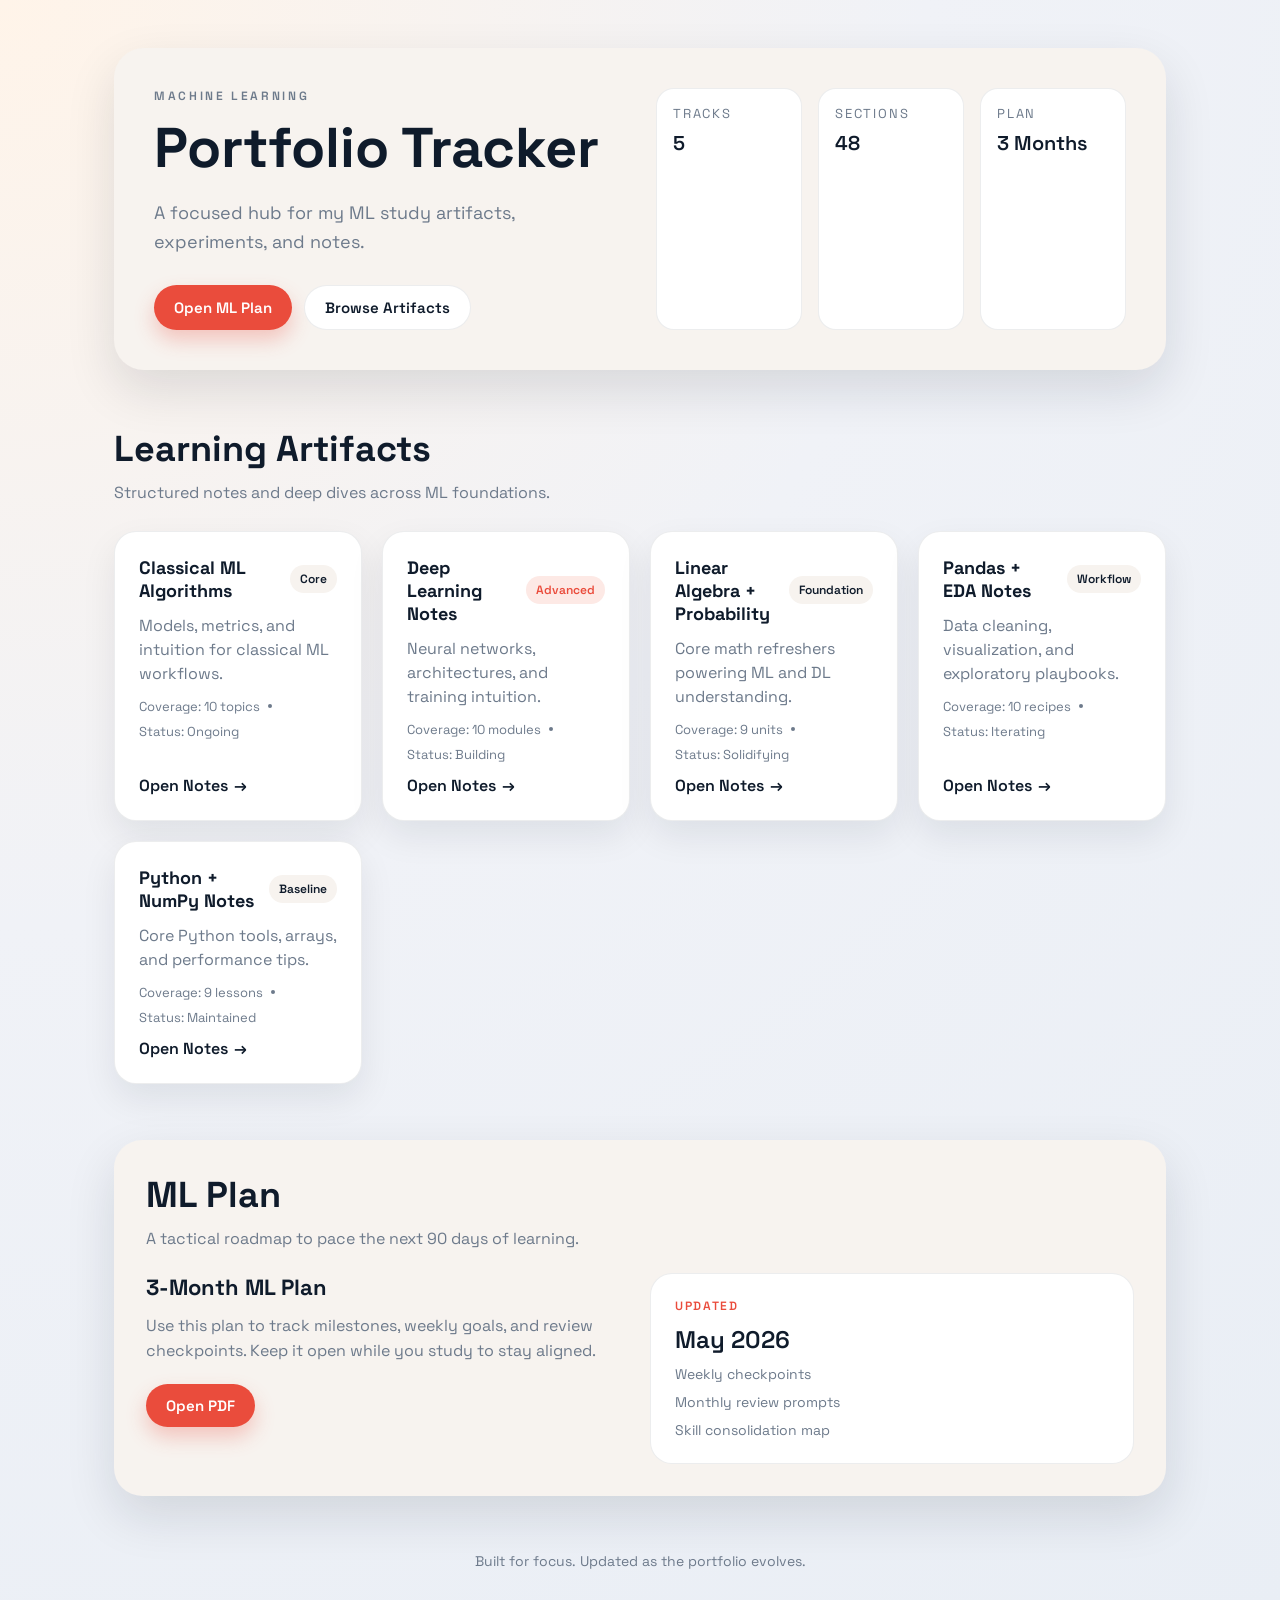
==== index.html @ 19737aec "first commit" ====
<!DOCTYPE html>
<html lang="en">
  <head>
    <meta charset="UTF-8" />
    <meta name="viewport" content="width=device-width, initial-scale=1" />
    <title>ML Portfolio Tracker</title>
    <meta
      name="description"
      content="A focused hub for ML study artifacts, notes, and a 3-month learning plan."
    />
    <meta property="og:title" content="ML Portfolio Tracker" />
    <meta
      property="og:description"
      content="Explore ML notes, track learning progress, and follow a 3-month plan."
    />
    <meta property="og:type" content="website" />
    <meta property="og:url" content="https://your-domain.com/" />
    <meta property="og:image" content="https://your-domain.com/og-image.svg" />
    <meta name="twitter:card" content="summary_large_image" />
    <meta name="twitter:title" content="ML Portfolio Tracker" />
    <meta
      name="twitter:description"
      content="Explore ML notes, track learning progress, and follow a 3-month plan."
    />
    <meta name="twitter:image" content="https://your-domain.com/og-image.svg" />
    <link rel="icon" href="/favicon.svg" type="image/svg+xml" />
    <link rel="apple-touch-icon" href="/favicon.svg" />
    <link rel="preconnect" href="https://fonts.googleapis.com" />
    <link rel="preconnect" href="https://fonts.gstatic.com" crossorigin />
    <link
      href="https://fonts.googleapis.com/css2?family=Space+Grotesk:wght@300;400;500;600;700&display=swap"
      rel="stylesheet"
    />
    <link rel="stylesheet" href="styles.css" />
  </head>
  <body>
    <div class="page">
      <header class="hero">
        <div class="hero__content">
          <p class="eyebrow">Machine Learning</p>
          <h1 class="hero__title">Portfolio Tracker</h1>
          <p class="hero__subtitle">
            A focused hub for my ML study artifacts, experiments, and notes.
          </p>
          <div class="hero__actions">
            <a class="button button--primary" href="3month_ml_plan.pdf">
              Open ML Plan
            </a>
            <a class="button button--ghost" href="#artifacts">Browse Artifacts</a>
          </div>
        </div>
        <div class="hero__stats">
          <div class="stat">
            <span class="stat__label">Tracks</span>
            <span class="stat__value">5</span>
          </div>
          <div class="stat">
            <span class="stat__label">Sections</span>
            <span class="stat__value">48</span>
          </div>
          <div class="stat">
            <span class="stat__label">Plan</span>
            <span class="stat__value">3 Months</span>
          </div>
        </div>
      </header>

      <main>
        <section class="section" id="artifacts">
          <div class="section__heading">
            <h2>Learning Artifacts</h2>
            <p>Structured notes and deep dives across ML foundations.</p>
          </div>

          <div class="grid">
            <article class="card">
              <div class="card__top">
                <h3>Classical ML Algorithms</h3>
                <span class="chip">Core</span>
              </div>
              <p>Models, metrics, and intuition for classical ML workflows.</p>
              <div class="card__meta">
                <span>Coverage: 10 topics</span>
                <span class="dot"></span>
                <span>Status: Ongoing</span>
              </div>
              <a class="card__link" href="classical-ml/">Open Notes</a>
            </article>

            <article class="card">
              <div class="card__top">
                <h3>Deep Learning Notes</h3>
                <span class="chip chip--accent">Advanced</span>
              </div>
              <p>Neural networks, architectures, and training intuition.</p>
              <div class="card__meta">
                <span>Coverage: 10 modules</span>
                <span class="dot"></span>
                <span>Status: Building</span>
              </div>
              <a class="card__link" href="deep-learning/">Open Notes</a>
            </article>

            <article class="card">
              <div class="card__top">
                <h3>Linear Algebra + Probability</h3>
                <span class="chip">Foundation</span>
              </div>
              <p>Core math refreshers powering ML and DL understanding.</p>
              <div class="card__meta">
                <span>Coverage: 9 units</span>
                <span class="dot"></span>
                <span>Status: Solidifying</span>
              </div>
              <a class="card__link" href="linear-algebra/">Open Notes</a>
            </article>

            <article class="card">
              <div class="card__top">
                <h3>Pandas + EDA Notes</h3>
                <span class="chip">Workflow</span>
              </div>
              <p>Data cleaning, visualization, and exploratory playbooks.</p>
              <div class="card__meta">
                <span>Coverage: 10 recipes</span>
                <span class="dot"></span>
                <span>Status: Iterating</span>
              </div>
              <a class="card__link" href="pandas-eda/">Open Notes</a>
            </article>

            <article class="card">
              <div class="card__top">
                <h3>Python + NumPy Notes</h3>
                <span class="chip">Baseline</span>
              </div>
              <p>Core Python tools, arrays, and performance tips.</p>
              <div class="card__meta">
                <span>Coverage: 9 lessons</span>
                <span class="dot"></span>
                <span>Status: Maintained</span>
              </div>
              <a class="card__link" href="python-numpy/">Open Notes</a>
            </article>
          </div>
        </section>

        <section class="section section--plan" id="plan">
          <div class="section__heading">
            <h2>ML Plan</h2>
            <p>A tactical roadmap to pace the next 90 days of learning.</p>
          </div>
          <div class="plan">
            <div class="plan__text">
              <h3>3-Month ML Plan</h3>
              <p>
                Use this plan to track milestones, weekly goals, and review
                checkpoints. Keep it open while you study to stay aligned.
              </p>
              <div class="plan__actions">
                <a class="button button--primary" href="3month_ml_plan.pdf">
                  Open PDF
                </a>
              </div>
            </div>
            <div class="plan__card">
              <div class="plan__badge">Updated</div>
              <p class="plan__date">May 2026</p>
              <p class="plan__detail">Weekly checkpoints</p>
              <p class="plan__detail">Monthly review prompts</p>
              <p class="plan__detail">Skill consolidation map</p>
            </div>
          </div>
        </section>
      </main>

      <footer class="footer">
        <p>Built for focus. Updated as the portfolio evolves.</p>
      </footer>
    </div>
  </body>
</html>
---- styles.css ----
:root {
  --ink: #0f1b2b;
  --muted: #6d7a8b;
  --accent: #ea4c3c;
  --accent-soft: #fde9e5;
  --surface: #f7f3ef;
  --surface-strong: #ffffff;
  --stroke: rgba(15, 27, 43, 0.08);
  --shadow: 0 20px 50px rgba(15, 27, 43, 0.12);
  --radius: 22px;
}

* {
  box-sizing: border-box;
  margin: 0;
  padding: 0;
}

body {
  font-family: "Space Grotesk", "Segoe UI", sans-serif;
  color: var(--ink);
  background: radial-gradient(circle at top left, #fff4e9, #f0f2f7 45%, #e9eef5);
  min-height: 100vh;
}

.page {
  max-width: 1100px;
  margin: 0 auto;
  padding: 48px 24px 40px;
}

.hero {
  display: grid;
  gap: 32px;
  grid-template-columns: repeat(auto-fit, minmax(260px, 1fr));
  background: var(--surface);
  border-radius: calc(var(--radius) + 8px);
  padding: 40px;
  box-shadow: var(--shadow);
}

.eyebrow {
  text-transform: uppercase;
  font-size: 12px;
  letter-spacing: 0.22em;
  color: var(--muted);
  font-weight: 600;
}

.hero__title {
  font-size: clamp(32px, 5vw, 56px);
  margin-top: 8px;
}

.hero__subtitle {
  font-size: 18px;
  margin: 16px 0 28px;
  color: var(--muted);
  line-height: 1.6;
}

.hero__actions {
  display: flex;
  flex-wrap: wrap;
  gap: 12px;
}

.button {
  display: inline-flex;
  align-items: center;
  justify-content: center;
  padding: 12px 20px;
  border-radius: 999px;
  text-decoration: none;
  font-weight: 600;
  font-size: 15px;
  transition: transform 0.2s ease, box-shadow 0.2s ease;
}

.button--primary {
  background: var(--accent);
  color: #fff;
  box-shadow: 0 10px 20px rgba(234, 76, 60, 0.28);
}

.button--ghost {
  border: 1px solid var(--stroke);
  color: var(--ink);
  background: #fff;
}

.button:hover {
  transform: translateY(-2px);
}

.hero__stats {
  display: grid;
  grid-template-columns: repeat(auto-fit, minmax(140px, 1fr));
  gap: 16px;
}

.stat {
  background: var(--surface-strong);
  border-radius: 18px;
  padding: 16px;
  border: 1px solid var(--stroke);
}

.stat__label {
  display: block;
  color: var(--muted);
  font-size: 13px;
  margin-bottom: 8px;
  text-transform: uppercase;
  letter-spacing: 0.14em;
}

.stat__value {
  font-size: 20px;
  font-weight: 600;
}

.section {
  margin-top: 56px;
}

.section__heading h2 {
  font-size: clamp(24px, 4vw, 36px);
}

.section__heading p {
  margin-top: 10px;
  color: var(--muted);
}

.grid {
  display: grid;
  grid-template-columns: repeat(auto-fit, minmax(240px, 1fr));
  gap: 20px;
  margin-top: 28px;
}

.card {
  background: var(--surface-strong);
  border-radius: var(--radius);
  padding: 24px;
  border: 1px solid var(--stroke);
  box-shadow: 0 15px 35px rgba(15, 27, 43, 0.08);
  display: flex;
  flex-direction: column;
  gap: 12px;
}

.card__top {
  display: flex;
  align-items: center;
  justify-content: space-between;
  gap: 12px;
}

.card h3 {
  font-size: 18px;
}

.card p {
  color: var(--muted);
  line-height: 1.5;
}

.card__meta {
  display: flex;
  align-items: center;
  flex-wrap: wrap;
  gap: 8px;
  font-size: 13px;
  color: var(--muted);
}

.dot {
  width: 4px;
  height: 4px;
  border-radius: 50%;
  background: var(--muted);
}

.card__link {
  margin-top: auto;
  text-decoration: none;
  font-weight: 600;
  color: var(--ink);
  display: inline-flex;
  gap: 6px;
  align-items: center;
}

.card__link::after {
  content: "→";
  font-size: 16px;
}

.chip {
  padding: 6px 10px;
  border-radius: 999px;
  background: var(--surface);
  font-size: 12px;
  font-weight: 600;
  color: var(--ink);
}

.chip--accent {
  background: var(--accent-soft);
  color: var(--accent);
}

.section--plan {
  background: var(--surface);
  padding: 32px;
  border-radius: calc(var(--radius) + 6px);
  box-shadow: var(--shadow);
}

.plan {
  margin-top: 24px;
  display: grid;
  gap: 20px;
  grid-template-columns: repeat(auto-fit, minmax(240px, 1fr));
}

.plan__text h3 {
  font-size: 22px;
  margin-bottom: 12px;
}

.plan__text p {
  color: var(--muted);
  line-height: 1.6;
}

.plan__actions {
  display: flex;
  flex-wrap: wrap;
  gap: 12px;
  margin-top: 20px;
}

.plan__card {
  background: var(--surface-strong);
  border-radius: var(--radius);
  padding: 24px;
  border: 1px solid var(--stroke);
  display: grid;
  gap: 10px;
}

.plan__badge {
  font-size: 12px;
  letter-spacing: 0.14em;
  text-transform: uppercase;
  color: var(--accent);
  font-weight: 600;
}

.plan__date {
  font-size: 24px;
  font-weight: 600;
}

.plan__detail {
  color: var(--muted);
  font-size: 14px;
}

.footer {
  margin-top: 56px;
  text-align: center;
  color: var(--muted);
  font-size: 14px;
}

@media (max-width: 720px) {
  .hero {
    padding: 28px;
  }

  .section--plan {
    padding: 24px;
  }
}
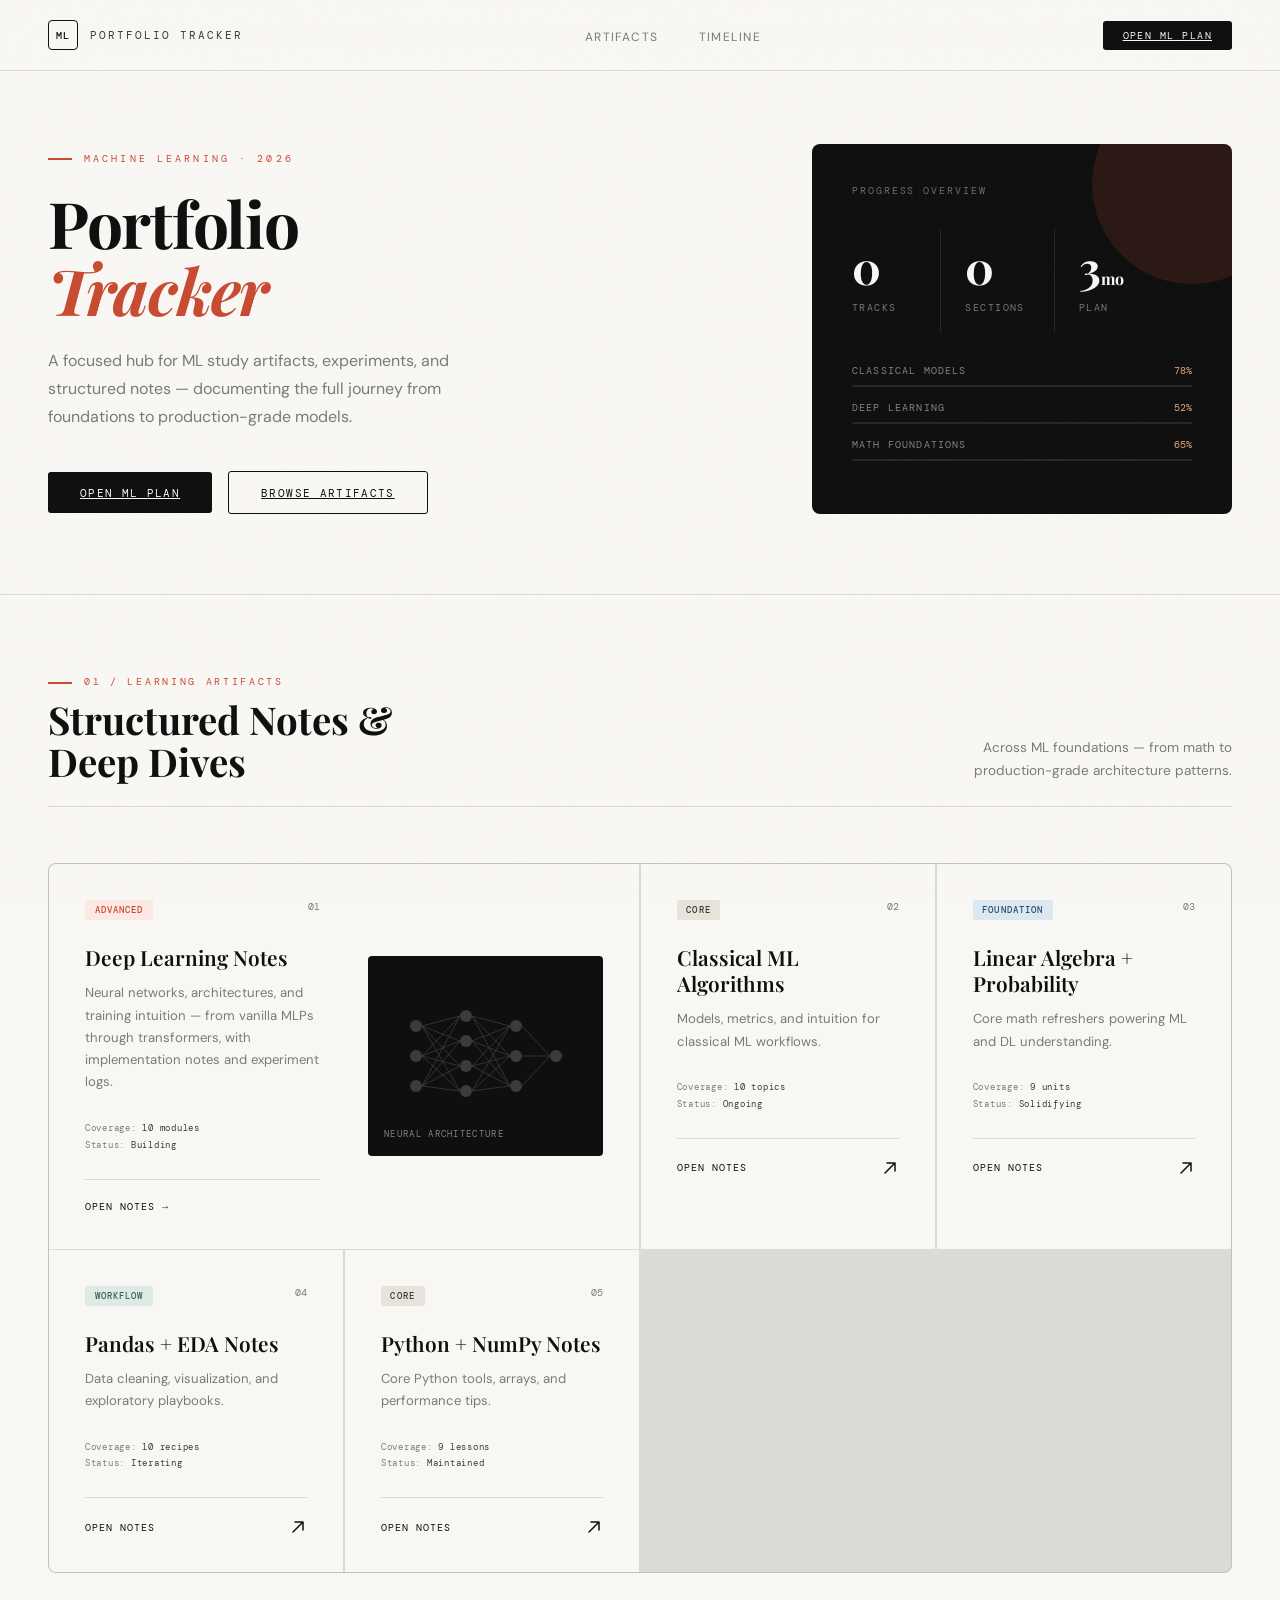
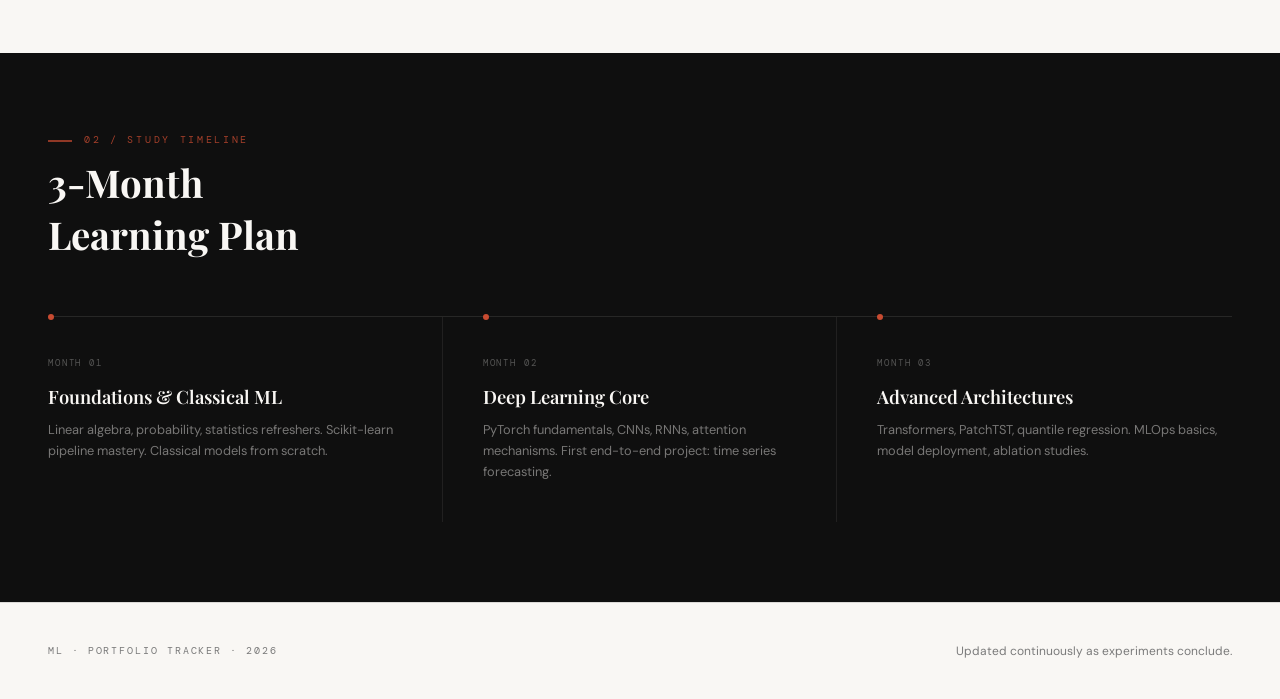
==== commit ec35dc35: "Implement new feature for user authentication and improve error handling" ====
--- a/index.html
+++ b/index.html
@@ -1,182 +1,980 @@
 <!DOCTYPE html>
 <html lang="en">
-  <head>
-    <meta charset="UTF-8" />
-    <meta name="viewport" content="width=device-width, initial-scale=1" />
-    <title>ML Portfolio Tracker</title>
-    <meta
-      name="description"
-      content="A focused hub for ML study artifacts, notes, and a 3-month learning plan."
-    />
-    <meta property="og:title" content="ML Portfolio Tracker" />
-    <meta
-      property="og:description"
-      content="Explore ML notes, track learning progress, and follow a 3-month plan."
-    />
-    <meta property="og:type" content="website" />
-    <meta property="og:url" content="https://your-domain.com/" />
-    <meta property="og:image" content="https://your-domain.com/og-image.svg" />
-    <meta name="twitter:card" content="summary_large_image" />
-    <meta name="twitter:title" content="ML Portfolio Tracker" />
-    <meta
-      name="twitter:description"
-      content="Explore ML notes, track learning progress, and follow a 3-month plan."
-    />
-    <meta name="twitter:image" content="https://your-domain.com/og-image.svg" />
-    <link rel="icon" href="/favicon.svg" type="image/svg+xml" />
-    <link rel="apple-touch-icon" href="/favicon.svg" />
-    <link rel="preconnect" href="https://fonts.googleapis.com" />
-    <link rel="preconnect" href="https://fonts.gstatic.com" crossorigin />
-    <link
-      href="https://fonts.googleapis.com/css2?family=Space+Grotesk:wght@300;400;500;600;700&display=swap"
-      rel="stylesheet"
-    />
-    <link rel="stylesheet" href="styles.css" />
-  </head>
-  <body>
-    <div class="page">
-      <header class="hero">
-        <div class="hero__content">
-          <p class="eyebrow">Machine Learning</p>
-          <h1 class="hero__title">Portfolio Tracker</h1>
-          <p class="hero__subtitle">
-            A focused hub for my ML study artifacts, experiments, and notes.
-          </p>
-          <div class="hero__actions">
-            <a class="button button--primary" href="3month_ml_plan.pdf">
-              Open ML Plan
-            </a>
-            <a class="button button--ghost" href="#artifacts">Browse Artifacts</a>
-          </div>
+<head>
+<meta charset="UTF-8">
+<meta name="viewport" content="width=device-width, initial-scale=1.0">
+<title>ML Portfolio Tracker</title>
+<meta name="description" content="A focused hub for ML study artifacts, notes, and a 3-month plan.">
+<meta property="og:title" content="ML Portfolio Tracker">
+<meta property="og:description" content="Explore ML notes, track learning progress, and follow a 3-month plan.">
+<meta property="og:type" content="website">
+<meta property="og:url" content="https://your-domain.com/">
+<meta property="og:image" content="https://your-domain.com/og-image.svg">
+<meta name="twitter:card" content="summary_large_image">
+<meta name="twitter:title" content="ML Portfolio Tracker">
+<meta name="twitter:description" content="Explore ML notes, track learning progress, and follow a 3-month plan.">
+<meta name="twitter:image" content="https://your-domain.com/og-image.svg">
+<link rel="icon" href="/favicon.svg" type="image/svg+xml">
+<link rel="apple-touch-icon" href="/favicon.svg">
+<link rel="preconnect" href="https://fonts.googleapis.com">
+<link href="https://fonts.googleapis.com/css2?family=Playfair+Display:wght@400;600;700&family=DM+Sans:wght@300;400;500&family=DM+Mono:wght@400;500&display=swap" rel="stylesheet">
+<style>
+  :root {
+    --ink: #0f0f0f;
+    --ink-2: #3a3a3a;
+    --ink-3: #7a7a7a;
+    --paper: #f9f7f4;
+    --paper-2: #f0ede8;
+    --paper-3: #e5e1da;
+    --accent: #c84b31;
+    --accent-2: #e8a87c;
+    --gold: #b89b5e;
+    --blue: #2d4a6e;
+    --green: #3a6351;
+    --rule: rgba(15,15,15,0.12);
+  }
+
+  *, *::before, *::after { box-sizing: border-box; margin: 0; padding: 0; }
+
+  html { scroll-behavior: smooth; }
+
+  body {
+    font-family: 'DM Sans', sans-serif;
+    background: var(--paper);
+    color: var(--ink);
+    overflow-x: hidden;
+    cursor: default;
+  }
+
+  /* ── NOISE TEXTURE OVERLAY ── */
+  body::before {
+    content: '';
+    position: fixed;
+    inset: 0;
+    background-image: url("data:image/svg+xml,%3Csvg viewBox='0 0 256 256' xmlns='http://www.w3.org/2000/svg'%3E%3Cfilter id='noise'%3E%3CfeTurbulence type='fractalNoise' baseFrequency='0.9' numOctaves='4' stitchTiles='stitch'/%3E%3C/filter%3E%3Crect width='100%25' height='100%25' filter='url(%23noise)' opacity='0.04'/%3E%3C/svg%3E");
+    pointer-events: none;
+    z-index: 9999;
+    opacity: 0.4;
+  }
+
+  /* ── SCROLLBAR ── */
+  ::-webkit-scrollbar { width: 4px; }
+  ::-webkit-scrollbar-track { background: var(--paper-2); }
+  ::-webkit-scrollbar-thumb { background: var(--gold); border-radius: 2px; }
+
+  /* ── PAGE LOADER ── */
+  .loader {
+    position: fixed; inset: 0;
+    background: var(--ink);
+    z-index: 10000;
+    display: flex; align-items: center; justify-content: center;
+    animation: loaderOut 0.5s ease 1.6s forwards;
+  }
+  .loader-text {
+    font-family: 'Playfair Display', serif;
+    font-size: 1.1rem;
+    letter-spacing: 0.4em;
+    color: var(--paper);
+    text-transform: uppercase;
+    opacity: 0;
+    animation: loaderTextIn 0.6s ease 0.3s forwards, loaderTextOut 0.4s ease 1.2s forwards;
+  }
+  @keyframes loaderTextIn { to { opacity: 1; } }
+  @keyframes loaderTextOut { to { opacity: 0; } }
+  @keyframes loaderOut { to { opacity: 0; visibility: hidden; } }
+
+  /* ── NAVIGATION ── */
+  nav {
+    position: fixed; top: 0; left: 0; right: 0;
+    z-index: 100;
+    display: flex; align-items: center; justify-content: space-between;
+    padding: 1.25rem 3rem;
+    background: rgba(249,247,244,0.88);
+    backdrop-filter: blur(16px);
+    border-bottom: 1px solid var(--rule);
+    transform: translateY(-100%);
+    animation: navIn 0.6s cubic-bezier(0.22,1,0.36,1) 1.8s forwards;
+  }
+  @keyframes navIn { to { transform: translateY(0); } }
+
+  .nav-brand {
+    display: flex; align-items: center; gap: 0.75rem;
+  }
+  .nav-brand-mark {
+    width: 30px; height: 30px;
+    border: 1.5px solid var(--ink);
+    border-radius: 4px;
+    display: grid; place-items: center;
+    font-family: 'DM Mono', monospace;
+    font-size: 0.65rem;
+    letter-spacing: 0.05em;
+    font-weight: 500;
+  }
+  .nav-brand-name {
+    font-family: 'DM Mono', monospace;
+    font-size: 0.7rem;
+    letter-spacing: 0.18em;
+    text-transform: uppercase;
+    color: var(--ink-2);
+  }
+
+  .nav-links {
+    display: flex; gap: 2.5rem; list-style: none;
+  }
+  .nav-links a {
+    text-decoration: none;
+    font-size: 0.75rem;
+    letter-spacing: 0.12em;
+    text-transform: uppercase;
+    color: var(--ink-3);
+    transition: color 0.2s;
+    position: relative;
+  }
+  .nav-links a::after {
+    content: '';
+    position: absolute; bottom: -3px; left: 0; right: 100%;
+    height: 1px; background: var(--accent);
+    transition: right 0.3s cubic-bezier(0.22,1,0.36,1);
+  }
+  .nav-links a:hover { color: var(--ink); }
+  .nav-links a:hover::after { right: 0; }
+
+  .nav-cta {
+    font-family: 'DM Mono', monospace;
+    font-size: 0.65rem;
+    letter-spacing: 0.14em;
+    text-transform: uppercase;
+    padding: 0.5rem 1.25rem;
+    background: var(--ink);
+    color: var(--paper);
+    border: none; border-radius: 3px;
+    cursor: pointer;
+    transition: background 0.2s, transform 0.15s;
+  }
+  .nav-cta:hover { background: var(--accent); transform: translateY(-1px); }
+
+  /* ── HERO ── */
+  .hero {
+    padding: 9rem 3rem 5rem;
+    max-width: 1400px; margin: 0 auto;
+    display: grid;
+    grid-template-columns: 1fr 420px;
+    gap: 4rem;
+    align-items: end;
+    border-bottom: 1px solid var(--rule);
+  }
+
+  .hero-eyebrow {
+    font-family: 'DM Mono', monospace;
+    font-size: 0.65rem;
+    letter-spacing: 0.3em;
+    text-transform: uppercase;
+    color: var(--accent);
+    margin-bottom: 1.5rem;
+    opacity: 0;
+    transform: translateY(10px);
+    animation: fadeUp 0.6s ease 2s forwards;
+  }
+
+  .hero-title {
+    font-family: 'Playfair Display', serif;
+    font-size: clamp(3.2rem, 5vw, 5.5rem);
+    font-weight: 700;
+    line-height: 1.05;
+    letter-spacing: -0.02em;
+    color: var(--ink);
+    margin-bottom: 1.5rem;
+    opacity: 0;
+    transform: translateY(20px);
+    animation: fadeUp 0.7s ease 2.1s forwards;
+  }
+
+  .hero-title .accent-word {
+    color: var(--accent);
+    font-style: italic;
+  }
+
+  .hero-desc {
+    font-size: 1rem;
+    line-height: 1.75;
+    color: var(--ink-3);
+    max-width: 480px;
+    margin-bottom: 2.5rem;
+    opacity: 0;
+    transform: translateY(15px);
+    animation: fadeUp 0.6s ease 2.25s forwards;
+  }
+
+  .hero-actions {
+    display: flex; gap: 1rem; align-items: center;
+    opacity: 0;
+    animation: fadeUp 0.6s ease 2.4s forwards;
+  }
+
+  .btn-primary {
+    font-family: 'DM Mono', monospace;
+    font-size: 0.7rem;
+    letter-spacing: 0.12em;
+    text-transform: uppercase;
+    padding: 0.85rem 2rem;
+    background: var(--ink);
+    color: var(--paper);
+    border: none; border-radius: 3px;
+    cursor: pointer;
+    position: relative; overflow: hidden;
+    transition: transform 0.2s;
+  }
+  .btn-primary::before {
+    content: '';
+    position: absolute; inset: 0;
+    background: var(--accent);
+    transform: translateX(-100%);
+    transition: transform 0.35s cubic-bezier(0.22,1,0.36,1);
+  }
+  .btn-primary:hover { transform: translateY(-2px); }
+  .btn-primary:hover::before { transform: translateX(0); }
+  .btn-primary span { position: relative; z-index: 1; }
+
+  .btn-ghost {
+    font-family: 'DM Mono', monospace;
+    font-size: 0.7rem;
+    letter-spacing: 0.12em;
+    text-transform: uppercase;
+    padding: 0.85rem 2rem;
+    background: transparent;
+    color: var(--ink);
+    border: 1px solid var(--ink);
+    border-radius: 3px;
+    cursor: pointer;
+    transition: background 0.2s, color 0.2s, transform 0.2s;
+  }
+  .btn-ghost:hover { background: var(--ink); color: var(--paper); transform: translateY(-2px); }
+
+  /* ── HERO STATS ── */
+  .hero-stats {
+    opacity: 0;
+    transform: translateY(20px);
+    animation: fadeUp 0.7s ease 2.3s forwards;
+  }
+
+  .stats-card {
+    background: var(--ink);
+    border-radius: 8px;
+    padding: 2.5rem;
+    color: var(--paper);
+    position: relative; overflow: hidden;
+  }
+  .stats-card::before {
+    content: '';
+    position: absolute;
+    top: -60px; right: -60px;
+    width: 200px; height: 200px;
+    border-radius: 50%;
+    background: rgba(200,75,49,0.15);
+    pointer-events: none;
+  }
+
+  .stats-card-label {
+    font-family: 'DM Mono', monospace;
+    font-size: 0.6rem;
+    letter-spacing: 0.2em;
+    text-transform: uppercase;
+    color: rgba(249,247,244,0.4);
+    margin-bottom: 2rem;
+  }
+
+  .stats-row {
+    display: grid; grid-template-columns: 1fr 1fr 1fr;
+    gap: 0;
+    margin-bottom: 2rem;
+  }
+
+  .stat-item {
+    padding: 1rem 0;
+    border-right: 1px solid rgba(249,247,244,0.1);
+    padding-right: 1.5rem;
+    margin-right: 1.5rem;
+  }
+  .stat-item:last-child { border-right: none; padding-right: 0; margin-right: 0; }
+
+  .stat-value {
+    font-family: 'Playfair Display', serif;
+    font-size: 2.8rem;
+    font-weight: 700;
+    line-height: 1;
+    color: var(--paper);
+    display: block;
+    margin-bottom: 0.35rem;
+  }
+  .stat-label {
+    font-family: 'DM Mono', monospace;
+    font-size: 0.6rem;
+    letter-spacing: 0.15em;
+    text-transform: uppercase;
+    color: rgba(249,247,244,0.45);
+  }
+
+  .stats-progress-wrap { margin-top: 1.5rem; }
+  .progress-label-row {
+    display: flex; justify-content: space-between; align-items: center;
+    margin-bottom: 0.5rem;
+  }
+  .progress-label {
+    font-family: 'DM Mono', monospace;
+    font-size: 0.6rem;
+    letter-spacing: 0.12em;
+    text-transform: uppercase;
+    color: rgba(249,247,244,0.5);
+  }
+  .progress-pct {
+    font-family: 'DM Mono', monospace;
+    font-size: 0.6rem;
+    color: var(--accent-2);
+  }
+  .progress-bar {
+    height: 2px;
+    background: rgba(249,247,244,0.1);
+    border-radius: 1px;
+    overflow: hidden;
+    margin-bottom: 0.85rem;
+  }
+  .progress-fill {
+    height: 100%;
+    background: linear-gradient(90deg, var(--accent), var(--accent-2));
+    border-radius: 1px;
+    width: 0;
+    transition: width 1.4s cubic-bezier(0.22,1,0.36,1);
+  }
+
+  /* ── SECTION HEADER ── */
+  .section-wrap {
+    max-width: 1400px; margin: 0 auto;
+    padding: 5rem 3rem;
+  }
+
+  .section-header {
+    display: flex; align-items: flex-end; justify-content: space-between;
+    margin-bottom: 3.5rem;
+    padding-bottom: 1.5rem;
+    border-bottom: 1px solid var(--rule);
+  }
+
+  .section-eyebrow {
+    font-family: 'DM Mono', monospace;
+    font-size: 0.6rem;
+    letter-spacing: 0.28em;
+    text-transform: uppercase;
+    color: var(--accent);
+    margin-bottom: 0.6rem;
+  }
+  .section-title {
+    font-family: 'Playfair Display', serif;
+    font-size: 2.4rem;
+    font-weight: 700;
+    color: var(--ink);
+    line-height: 1.1;
+  }
+  .section-desc {
+    font-size: 0.85rem;
+    color: var(--ink-3);
+    text-align: right;
+    max-width: 280px;
+    line-height: 1.65;
+  }
+
+  /* ── ARTIFACT GRID ── */
+  .artifact-grid {
+    display: grid;
+    grid-template-columns: repeat(auto-fill, minmax(290px, 1fr));
+    gap: 1.5px;
+    background: var(--rule);
+    border: 1px solid var(--rule);
+    border-radius: 8px;
+    overflow: hidden;
+  }
+
+  .artifact-card {
+    background: var(--paper);
+    padding: 2.25rem;
+    position: relative;
+    transition: background 0.25s;
+    cursor: pointer;
+    opacity: 0;
+    transform: translateY(24px);
+  }
+
+  .artifact-card.visible {
+    animation: cardReveal 0.55s cubic-bezier(0.22,1,0.36,1) forwards;
+  }
+
+  @keyframes cardReveal {
+    to { opacity: 1; transform: translateY(0); }
+  }
+
+  .artifact-card:hover { background: var(--paper-2); }
+  .artifact-card:hover .card-arrow { transform: translate(3px, -3px); }
+  .artifact-card:hover .card-index { color: var(--accent); }
+
+  .card-top {
+    display: flex; justify-content: space-between; align-items: flex-start;
+    margin-bottom: 1.5rem;
+  }
+  .card-badge {
+    font-family: 'DM Mono', monospace;
+    font-size: 0.58rem;
+    letter-spacing: 0.12em;
+    text-transform: uppercase;
+    padding: 0.25rem 0.6rem;
+    border-radius: 2px;
+    font-weight: 500;
+  }
+  .badge-core { background: #e8e3da; color: var(--ink-2); }
+  .badge-advanced { background: #fde8e3; color: var(--accent); }
+  .badge-foundation { background: #dce8f0; color: var(--blue); }
+  .badge-workflow { background: #deeae5; color: var(--green); }
+
+  .card-index {
+    font-family: 'DM Mono', monospace;
+    font-size: 0.6rem;
+    color: var(--ink-3);
+    transition: color 0.2s;
+  }
+
+  .card-title {
+    font-family: 'Playfair Display', serif;
+    font-size: 1.3rem;
+    font-weight: 600;
+    line-height: 1.25;
+    color: var(--ink);
+    margin-bottom: 0.75rem;
+  }
+
+  .card-desc {
+    font-size: 0.82rem;
+    line-height: 1.7;
+    color: var(--ink-3);
+    margin-bottom: 1.75rem;
+  }
+
+  .card-meta {
+    display: flex; flex-direction: column; gap: 0.3rem;
+    margin-bottom: 1.75rem;
+  }
+  .meta-line {
+    font-family: 'DM Mono', monospace;
+    font-size: 0.58rem;
+    letter-spacing: 0.08em;
+    color: var(--ink-3);
+  }
+  .meta-line span { color: var(--ink-2); }
+
+  .card-footer {
+    display: flex; align-items: center; justify-content: space-between;
+    padding-top: 1.25rem;
+    border-top: 1px solid var(--rule);
+  }
+  .card-link {
+    font-family: 'DM Mono', monospace;
+    font-size: 0.62rem;
+    letter-spacing: 0.1em;
+    text-transform: uppercase;
+    color: var(--ink);
+    text-decoration: none;
+  }
+  .card-arrow {
+    width: 18px; height: 18px;
+    transition: transform 0.2s cubic-bezier(0.22,1,0.36,1);
+  }
+
+  /* ── FEATURED CARD (wide) ── */
+  .artifact-card.featured {
+    grid-column: span 2;
+    display: grid;
+    grid-template-columns: 1fr 1fr;
+    gap: 3rem;
+    align-items: center;
+  }
+  @media (max-width: 900px) {
+    .artifact-card.featured { grid-column: span 1; grid-template-columns: 1fr; }
+  }
+
+  .featured-visual {
+    height: 200px;
+    border-radius: 4px;
+    background: var(--ink);
+    position: relative; overflow: hidden;
+    display: flex; align-items: center; justify-content: center;
+  }
+  .featured-visual svg { opacity: 0.18; }
+  .featured-visual-label {
+    position: absolute; bottom: 1rem; left: 1rem;
+    font-family: 'DM Mono', monospace;
+    font-size: 0.58rem;
+    letter-spacing: 0.14em;
+    text-transform: uppercase;
+    color: rgba(249,247,244,0.5);
+  }
+
+  /* ── TIMELINE SECTION ── */
+  .timeline-section {
+    background: var(--ink);
+    padding: 5rem 0;
+  }
+  .timeline-inner {
+    max-width: 1400px; margin: 0 auto;
+    padding: 0 3rem;
+  }
+  .timeline-header { margin-bottom: 3.5rem; }
+  .timeline-eyebrow {
+    font-family: 'DM Mono', monospace;
+    font-size: 0.6rem;
+    letter-spacing: 0.28em;
+    text-transform: uppercase;
+    color: rgba(200,75,49,0.8);
+    margin-bottom: 0.6rem;
+  }
+  .timeline-title {
+    font-family: 'Playfair Display', serif;
+    font-size: 2.4rem;
+    font-weight: 700;
+    color: var(--paper);
+  }
+
+  .timeline-grid {
+    display: grid;
+    grid-template-columns: repeat(3, 1fr);
+    gap: 0;
+    border-top: 1px solid rgba(249,247,244,0.1);
+  }
+  .timeline-item {
+    padding: 2.5rem 2.5rem 2.5rem 0;
+    border-right: 1px solid rgba(249,247,244,0.08);
+    position: relative;
+    opacity: 0;
+    transform: translateY(20px);
+  }
+  .timeline-item.visible {
+    animation: fadeUp 0.55s ease forwards;
+  }
+  .timeline-item:last-child { border-right: none; padding-right: 0; }
+  .timeline-item + .timeline-item { padding-left: 2.5rem; }
+
+  .timeline-month {
+    font-family: 'DM Mono', monospace;
+    font-size: 0.58rem;
+    letter-spacing: 0.2em;
+    text-transform: uppercase;
+    color: rgba(249,247,244,0.3);
+    margin-bottom: 1rem;
+  }
+  .timeline-milestone {
+    font-family: 'Playfair Display', serif;
+    font-size: 1.15rem;
+    font-weight: 600;
+    color: var(--paper);
+    margin-bottom: 0.6rem;
+    line-height: 1.3;
+  }
+  .timeline-detail {
+    font-size: 0.8rem;
+    color: rgba(249,247,244,0.45);
+    line-height: 1.65;
+  }
+  .timeline-dot {
+    position: absolute;
+    top: 0; left: 0;
+    width: 6px; height: 6px;
+    border-radius: 50%;
+    background: var(--accent);
+    transform: translateY(-3px);
+  }
+  .timeline-item + .timeline-item .timeline-dot { left: 2.5rem; }
+
+  /* ── FOOTER ── */
+  footer {
+    border-top: 1px solid var(--rule);
+    padding: 2.5rem 3rem;
+    max-width: 1400px; margin: 0 auto;
+    display: flex; align-items: center; justify-content: space-between;
+  }
+  .footer-brand {
+    font-family: 'DM Mono', monospace;
+    font-size: 0.6rem;
+    letter-spacing: 0.2em;
+    text-transform: uppercase;
+    color: var(--ink-3);
+  }
+  .footer-note {
+    font-size: 0.75rem;
+    color: var(--ink-3);
+  }
+
+  /* ── UTILITIES ── */
+  @keyframes fadeUp {
+    to { opacity: 1; transform: translateY(0); }
+  }
+
+  .line-rule {
+    display: inline-block;
+    width: 24px; height: 1.5px;
+    background: var(--accent);
+    vertical-align: middle;
+    margin-right: 0.75rem;
+  }
+
+  /* Card stagger */
+  .artifact-card:nth-child(1) { animation-delay: 0s; }
+  .artifact-card:nth-child(2) { animation-delay: 0.07s; }
+  .artifact-card:nth-child(3) { animation-delay: 0.14s; }
+  .artifact-card:nth-child(4) { animation-delay: 0.21s; }
+  .artifact-card:nth-child(5) { animation-delay: 0.28s; }
+
+  /* Timeline stagger */
+  .timeline-item:nth-child(1) { animation-delay: 0s; }
+  .timeline-item:nth-child(2) { animation-delay: 0.1s; }
+  .timeline-item:nth-child(3) { animation-delay: 0.2s; }
+
+  @media (max-width: 900px) {
+    nav { padding: 1rem 1.5rem; }
+    .nav-links { display: none; }
+    .hero { grid-template-columns: 1fr; padding: 8rem 1.5rem 4rem; }
+    .section-wrap { padding: 4rem 1.5rem; }
+    .section-header { flex-direction: column; align-items: flex-start; gap: 1rem; }
+    .section-desc { text-align: left; }
+    .timeline-inner { padding: 0 1.5rem; }
+    .timeline-grid { grid-template-columns: 1fr; }
+    .timeline-item { padding-right: 0; border-right: none; border-bottom: 1px solid rgba(249,247,244,0.08); }
+    .timeline-item + .timeline-item { padding-left: 0; }
+    .timeline-item + .timeline-item .timeline-dot { left: 0; }
+  }
+</style>
+</head>
+<body>
+
+<!-- Page Loader -->
+<div class="loader">
+  <span class="loader-text">ML Portfolio</span>
+</div>
+
+<!-- Navigation -->
+<nav>
+  <div class="nav-brand">
+    <div class="nav-brand-mark">ML</div>
+    <span class="nav-brand-name">Portfolio Tracker</span>
+  </div>
+  <ul class="nav-links">
+    <li><a href="#artifacts">Artifacts</a></li>
+    <li><a href="#timeline">Timeline</a></li>
+  </ul>
+  <a class="nav-cta" href="3month_ml_plan.pdf">Open ML Plan</a>
+</nav>
+
+<!-- Hero -->
+<section class="hero">
+  <div class="hero-left">
+    <p class="hero-eyebrow"><span class="line-rule"></span>Machine Learning · 2026</p>
+    <h1 class="hero-title">Portfolio<br><span class="accent-word">Tracker</span></h1>
+    <p class="hero-desc">A focused hub for ML study artifacts, experiments, and structured notes — documenting the full journey from foundations to production-grade models.</p>
+    <div class="hero-actions">
+      <a class="btn-primary" href="3month_ml_plan.pdf"><span>Open ML Plan</span></a>
+      <a class="btn-ghost" href="#artifacts">Browse Artifacts</a>
+    </div>
+  </div>
+
+  <div class="hero-stats">
+    <div class="stats-card">
+      <p class="stats-card-label">Progress Overview</p>
+      <div class="stats-row">
+        <div class="stat-item">
+          <span class="stat-value" data-target="5">0</span>
+          <span class="stat-label">Tracks</span>
         </div>
-        <div class="hero__stats">
-          <div class="stat">
-            <span class="stat__label">Tracks</span>
-            <span class="stat__value">5</span>
-          </div>
-          <div class="stat">
-            <span class="stat__label">Sections</span>
-            <span class="stat__value">48</span>
-          </div>
-          <div class="stat">
-            <span class="stat__label">Plan</span>
-            <span class="stat__value">3 Months</span>
-          </div>
+        <div class="stat-item">
+          <span class="stat-value" data-target="48">0</span>
+          <span class="stat-label">Sections</span>
         </div>
-      </header>
-
-      <main>
-        <section class="section" id="artifacts">
-          <div class="section__heading">
-            <h2>Learning Artifacts</h2>
-            <p>Structured notes and deep dives across ML foundations.</p>
-          </div>
-
-          <div class="grid">
-            <article class="card">
-              <div class="card__top">
-                <h3>Classical ML Algorithms</h3>
-                <span class="chip">Core</span>
-              </div>
-              <p>Models, metrics, and intuition for classical ML workflows.</p>
-              <div class="card__meta">
-                <span>Coverage: 10 topics</span>
-                <span class="dot"></span>
-                <span>Status: Ongoing</span>
-              </div>
-              <a class="card__link" href="classical-ml/">Open Notes</a>
-            </article>
-
-            <article class="card">
-              <div class="card__top">
-                <h3>Deep Learning Notes</h3>
-                <span class="chip chip--accent">Advanced</span>
-              </div>
-              <p>Neural networks, architectures, and training intuition.</p>
-              <div class="card__meta">
-                <span>Coverage: 10 modules</span>
-                <span class="dot"></span>
-                <span>Status: Building</span>
-              </div>
-              <a class="card__link" href="deep-learning/">Open Notes</a>
-            </article>
-
-            <article class="card">
-              <div class="card__top">
-                <h3>Linear Algebra + Probability</h3>
-                <span class="chip">Foundation</span>
-              </div>
-              <p>Core math refreshers powering ML and DL understanding.</p>
-              <div class="card__meta">
-                <span>Coverage: 9 units</span>
-                <span class="dot"></span>
-                <span>Status: Solidifying</span>
-              </div>
-              <a class="card__link" href="linear-algebra/">Open Notes</a>
-            </article>
-
-            <article class="card">
-              <div class="card__top">
-                <h3>Pandas + EDA Notes</h3>
-                <span class="chip">Workflow</span>
-              </div>
-              <p>Data cleaning, visualization, and exploratory playbooks.</p>
-              <div class="card__meta">
-                <span>Coverage: 10 recipes</span>
-                <span class="dot"></span>
-                <span>Status: Iterating</span>
-              </div>
-              <a class="card__link" href="pandas-eda/">Open Notes</a>
-            </article>
-
-            <article class="card">
-              <div class="card__top">
-                <h3>Python + NumPy Notes</h3>
-                <span class="chip">Baseline</span>
-              </div>
-              <p>Core Python tools, arrays, and performance tips.</p>
-              <div class="card__meta">
-                <span>Coverage: 9 lessons</span>
-                <span class="dot"></span>
-                <span>Status: Maintained</span>
-              </div>
-              <a class="card__link" href="python-numpy/">Open Notes</a>
-            </article>
-          </div>
-        </section>
-
-        <section class="section section--plan" id="plan">
-          <div class="section__heading">
-            <h2>ML Plan</h2>
-            <p>A tactical roadmap to pace the next 90 days of learning.</p>
-          </div>
-          <div class="plan">
-            <div class="plan__text">
-              <h3>3-Month ML Plan</h3>
-              <p>
-                Use this plan to track milestones, weekly goals, and review
-                checkpoints. Keep it open while you study to stay aligned.
-              </p>
-              <div class="plan__actions">
-                <a class="button button--primary" href="3month_ml_plan.pdf">
-                  Open PDF
-                </a>
-              </div>
-            </div>
-            <div class="plan__card">
-              <div class="plan__badge">Updated</div>
-              <p class="plan__date">May 2026</p>
-              <p class="plan__detail">Weekly checkpoints</p>
-              <p class="plan__detail">Monthly review prompts</p>
-              <p class="plan__detail">Skill consolidation map</p>
-            </div>
-          </div>
-        </section>
-      </main>
-
-      <footer class="footer">
-        <p>Built for focus. Updated as the portfolio evolves.</p>
-      </footer>
+        <div class="stat-item">
+          <span class="stat-value">3<small style="font-size:1rem">mo</small></span>
+          <span class="stat-label">Plan</span>
+        </div>
+      </div>
+
+      <div class="stats-progress-wrap">
+        <div class="progress-label-row">
+          <span class="progress-label">Classical Models</span>
+          <span class="progress-pct">78%</span>
+        </div>
+        <div class="progress-bar"><div class="progress-fill" data-width="78"></div></div>
+
+        <div class="progress-label-row">
+          <span class="progress-label">Deep Learning</span>
+          <span class="progress-pct">52%</span>
+        </div>
+        <div class="progress-bar"><div class="progress-fill" data-width="52"></div></div>
+
+        <div class="progress-label-row">
+          <span class="progress-label">Math Foundations</span>
+          <span class="progress-pct">65%</span>
+        </div>
+        <div class="progress-bar"><div class="progress-fill" data-width="65"></div></div>
+      </div>
     </div>
-  </body>
+  </div>
+</section>
+
+<!-- Artifacts Section -->
+<section id="artifacts" class="section-wrap">
+  <div class="section-header">
+    <div class="section-title-group">
+      <p class="section-eyebrow"><span class="line-rule"></span>01 / Learning Artifacts</p>
+      <h2 class="section-title">Structured Notes &<br>Deep Dives</h2>
+    </div>
+    <p class="section-desc">Across ML foundations — from math to production-grade architecture patterns.</p>
+  </div>
+
+  <div class="artifact-grid">
+
+    <!-- Featured card -->
+    <div class="artifact-card featured">
+      <div>
+        <div class="card-top">
+          <span class="card-badge badge-advanced">Advanced</span>
+          <span class="card-index">01</span>
+        </div>
+        <h3 class="card-title">Deep Learning Notes</h3>
+        <p class="card-desc">Neural networks, architectures, and training intuition — from vanilla MLPs through transformers, with implementation notes and experiment logs.</p>
+        <div class="card-meta">
+          <p class="meta-line">Coverage: <span>10 modules</span></p>
+          <p class="meta-line">Status: <span>Building</span></p>
+        </div>
+        <div class="card-footer">
+          <a href="deep-learning/" class="card-link">Open Notes →</a>
+        </div>
+      </div>
+      <div class="featured-visual">
+        <svg width="180" height="120" viewBox="0 0 180 120" fill="none" xmlns="http://www.w3.org/2000/svg">
+          <circle cx="20" cy="30" r="6" fill="white"/>
+          <circle cx="20" cy="60" r="6" fill="white"/>
+          <circle cx="20" cy="90" r="6" fill="white"/>
+          <circle cx="70" cy="20" r="6" fill="white"/>
+          <circle cx="70" cy="45" r="6" fill="white"/>
+          <circle cx="70" cy="70" r="6" fill="white"/>
+          <circle cx="70" cy="95" r="6" fill="white"/>
+          <circle cx="120" cy="30" r="6" fill="white"/>
+          <circle cx="120" cy="60" r="6" fill="white"/>
+          <circle cx="120" cy="90" r="6" fill="white"/>
+          <circle cx="160" cy="60" r="6" fill="white"/>
+          <line x1="26" y1="30" x2="64" y2="20" stroke="white" stroke-width="0.8"/>
+          <line x1="26" y1="30" x2="64" y2="45" stroke="white" stroke-width="0.8"/>
+          <line x1="26" y1="30" x2="64" y2="70" stroke="white" stroke-width="0.8"/>
+          <line x1="26" y1="30" x2="64" y2="95" stroke="white" stroke-width="0.8"/>
+          <line x1="26" y1="60" x2="64" y2="20" stroke="white" stroke-width="0.8"/>
+          <line x1="26" y1="60" x2="64" y2="45" stroke="white" stroke-width="0.8"/>
+          <line x1="26" y1="60" x2="64" y2="70" stroke="white" stroke-width="0.8"/>
+          <line x1="26" y1="60" x2="64" y2="95" stroke="white" stroke-width="0.8"/>
+          <line x1="26" y1="90" x2="64" y2="20" stroke="white" stroke-width="0.8"/>
+          <line x1="26" y1="90" x2="64" y2="45" stroke="white" stroke-width="0.8"/>
+          <line x1="26" y1="90" x2="64" y2="70" stroke="white" stroke-width="0.8"/>
+          <line x1="26" y1="90" x2="64" y2="95" stroke="white" stroke-width="0.8"/>
+          <line x1="76" y1="20" x2="114" y2="30" stroke="white" stroke-width="0.8"/>
+          <line x1="76" y1="20" x2="114" y2="60" stroke="white" stroke-width="0.8"/>
+          <line x1="76" y1="20" x2="114" y2="90" stroke="white" stroke-width="0.8"/>
+          <line x1="76" y1="45" x2="114" y2="30" stroke="white" stroke-width="0.8"/>
+          <line x1="76" y1="45" x2="114" y2="60" stroke="white" stroke-width="0.8"/>
+          <line x1="76" y1="45" x2="114" y2="90" stroke="white" stroke-width="0.8"/>
+          <line x1="76" y1="70" x2="114" y2="30" stroke="white" stroke-width="0.8"/>
+          <line x1="76" y1="70" x2="114" y2="60" stroke="white" stroke-width="0.8"/>
+          <line x1="76" y1="70" x2="114" y2="90" stroke="white" stroke-width="0.8"/>
+          <line x1="76" y1="95" x2="114" y2="30" stroke="white" stroke-width="0.8"/>
+          <line x1="76" y1="95" x2="114" y2="60" stroke="white" stroke-width="0.8"/>
+          <line x1="76" y1="95" x2="114" y2="90" stroke="white" stroke-width="0.8"/>
+          <line x1="126" y1="30" x2="154" y2="60" stroke="white" stroke-width="0.8"/>
+          <line x1="126" y1="60" x2="154" y2="60" stroke="white" stroke-width="0.8"/>
+          <line x1="126" y1="90" x2="154" y2="60" stroke="white" stroke-width="0.8"/>
+        </svg>
+        <span class="featured-visual-label">Neural Architecture</span>
+      </div>
+    </div>
+
+    <!-- Cards -->
+    <div class="artifact-card">
+      <div class="card-top">
+        <span class="card-badge badge-core">Core</span>
+        <span class="card-index">02</span>
+      </div>
+      <h3 class="card-title">Classical ML Algorithms</h3>
+      <p class="card-desc">Models, metrics, and intuition for classical ML workflows.</p>
+      <div class="card-meta">
+        <p class="meta-line">Coverage: <span>10 topics</span></p>
+        <p class="meta-line">Status: <span>Ongoing</span></p>
+      </div>
+      <div class="card-footer">
+        <a href="classical-ml/" class="card-link">Open Notes</a>
+        <svg class="card-arrow" viewBox="0 0 18 18" fill="none" xmlns="http://www.w3.org/2000/svg">
+          <path d="M4 14L14 4M14 4H6M14 4V12" stroke="#0f0f0f" stroke-width="1.5" stroke-linecap="round" stroke-linejoin="round"/>
+        </svg>
+      </div>
+    </div>
+
+    <div class="artifact-card">
+      <div class="card-top">
+        <span class="card-badge badge-foundation">Foundation</span>
+        <span class="card-index">03</span>
+      </div>
+      <h3 class="card-title">Linear Algebra + Probability</h3>
+      <p class="card-desc">Core math refreshers powering ML and DL understanding.</p>
+      <div class="card-meta">
+        <p class="meta-line">Coverage: <span>9 units</span></p>
+        <p class="meta-line">Status: <span>Solidifying</span></p>
+      </div>
+      <div class="card-footer">
+        <a href="linear-algebra/" class="card-link">Open Notes</a>
+        <svg class="card-arrow" viewBox="0 0 18 18" fill="none" xmlns="http://www.w3.org/2000/svg">
+          <path d="M4 14L14 4M14 4H6M14 4V12" stroke="#0f0f0f" stroke-width="1.5" stroke-linecap="round" stroke-linejoin="round"/>
+        </svg>
+      </div>
+    </div>
+
+    <div class="artifact-card">
+      <div class="card-top">
+        <span class="card-badge badge-workflow">Workflow</span>
+        <span class="card-index">04</span>
+      </div>
+      <h3 class="card-title">Pandas + EDA Notes</h3>
+      <p class="card-desc">Data cleaning, visualization, and exploratory playbooks.</p>
+      <div class="card-meta">
+        <p class="meta-line">Coverage: <span>10 recipes</span></p>
+        <p class="meta-line">Status: <span>Iterating</span></p>
+      </div>
+      <div class="card-footer">
+        <a href="pandas-eda/" class="card-link">Open Notes</a>
+        <svg class="card-arrow" viewBox="0 0 18 18" fill="none" xmlns="http://www.w3.org/2000/svg">
+          <path d="M4 14L14 4M14 4H6M14 4V12" stroke="#0f0f0f" stroke-width="1.5" stroke-linecap="round" stroke-linejoin="round"/>
+        </svg>
+      </div>
+    </div>
+
+    <div class="artifact-card">
+      <div class="card-top">
+        <span class="card-badge badge-core">Core</span>
+        <span class="card-index">05</span>
+      </div>
+      <h3 class="card-title">Python + NumPy Notes</h3>
+      <p class="card-desc">Core Python tools, arrays, and performance tips.</p>
+      <div class="card-meta">
+        <p class="meta-line">Coverage: <span>9 lessons</span></p>
+        <p class="meta-line">Status: <span>Maintained</span></p>
+      </div>
+      <div class="card-footer">
+        <a href="python-numpy/" class="card-link">Open Notes</a>
+        <svg class="card-arrow" viewBox="0 0 18 18" fill="none" xmlns="http://www.w3.org/2000/svg">
+          <path d="M4 14L14 4M14 4H6M14 4V12" stroke="#0f0f0f" stroke-width="1.5" stroke-linecap="round" stroke-linejoin="round"/>
+        </svg>
+      </div>
+    </div>
+
+  </div>
+</section>
+
+<!-- Timeline -->
+<section id="timeline" class="timeline-section">
+  <div class="timeline-inner">
+    <div class="timeline-header">
+      <p class="timeline-eyebrow"><span class="line-rule" style="background:rgba(200,75,49,0.7)"></span>02 / Study Timeline</p>
+      <h2 class="timeline-title">3-Month<br>Learning Plan</h2>
+    </div>
+    <div class="timeline-grid">
+      <div class="timeline-item">
+        <div class="timeline-dot"></div>
+        <p class="timeline-month">Month 01</p>
+        <h3 class="timeline-milestone">Foundations & Classical ML</h3>
+        <p class="timeline-detail">Linear algebra, probability, statistics refreshers. Scikit-learn pipeline mastery. Classical models from scratch.</p>
+      </div>
+      <div class="timeline-item">
+        <div class="timeline-dot"></div>
+        <p class="timeline-month">Month 02</p>
+        <h3 class="timeline-milestone">Deep Learning Core</h3>
+        <p class="timeline-detail">PyTorch fundamentals, CNNs, RNNs, attention mechanisms. First end-to-end project: time series forecasting.</p>
+      </div>
+      <div class="timeline-item">
+        <div class="timeline-dot"></div>
+        <p class="timeline-month">Month 03</p>
+        <h3 class="timeline-milestone">Advanced Architectures</h3>
+        <p class="timeline-detail">Transformers, PatchTST, quantile regression. MLOps basics, model deployment, ablation studies.</p>
+      </div>
+    </div>
+  </div>
+</section>
+
+<!-- Footer -->
+<footer>
+  <span class="footer-brand">ML · Portfolio Tracker · 2026</span>
+  <span class="footer-note">Updated continuously as experiments conclude.</span>
+</footer>
+
+<script>
+  // ── Counter animation ──
+  function animateCounter(el, target, duration = 1400) {
+    const start = performance.now();
+    function update(now) {
+      const elapsed = now - start;
+      const progress = Math.min(elapsed / duration, 1);
+      const ease = 1 - Math.pow(1 - progress, 3);
+      el.textContent = Math.round(ease * target);
+      if (progress < 1) requestAnimationFrame(update);
+    }
+    requestAnimationFrame(update);
+  }
+
+  // ── Progress bar animation ──
+  function animateProgress() {
+    document.querySelectorAll('.progress-fill').forEach(bar => {
+      const target = bar.dataset.width;
+      setTimeout(() => { bar.style.width = target + '%'; }, 300);
+    });
+  }
+
+  // ── Intersection Observer for scroll animations ──
+  const observer = new IntersectionObserver((entries) => {
+    entries.forEach(entry => {
+      if (entry.isIntersecting) {
+        entry.target.classList.add('visible');
+        observer.unobserve(entry.target);
+      }
+    });
+  }, { threshold: 0.12 });
+
+  document.querySelectorAll('.artifact-card, .timeline-item').forEach(el => observer.observe(el));
+
+  // ── Fire counters and progress after loader ──
+  setTimeout(() => {
+    document.querySelectorAll('[data-target]').forEach(el => {
+      animateCounter(el, parseInt(el.dataset.target));
+    });
+    animateProgress();
+  }, 2200);
+
+  // ── Subtle parallax on hero title ──
+  window.addEventListener('scroll', () => {
+    const y = window.scrollY;
+    const title = document.querySelector('.hero-title');
+    if (title && y < 600) {
+      title.style.transform = `translateY(${y * 0.06}px)`;
+    }
+  }, { passive: true });
+
+  // ── Cursor magnetic effect on cards ──
+  document.querySelectorAll('.artifact-card').forEach(card => {
+    card.addEventListener('mousemove', (e) => {
+      const rect = card.getBoundingClientRect();
+      const x = e.clientX - rect.left - rect.width / 2;
+      const y = e.clientY - rect.top - rect.height / 2;
+      card.style.transform = `translate(${x * 0.012}px, ${y * 0.012}px)`;
+    });
+    card.addEventListener('mouseleave', () => {
+      card.style.transform = '';
+    });
+  });
+</script>
+</body>
 </html>
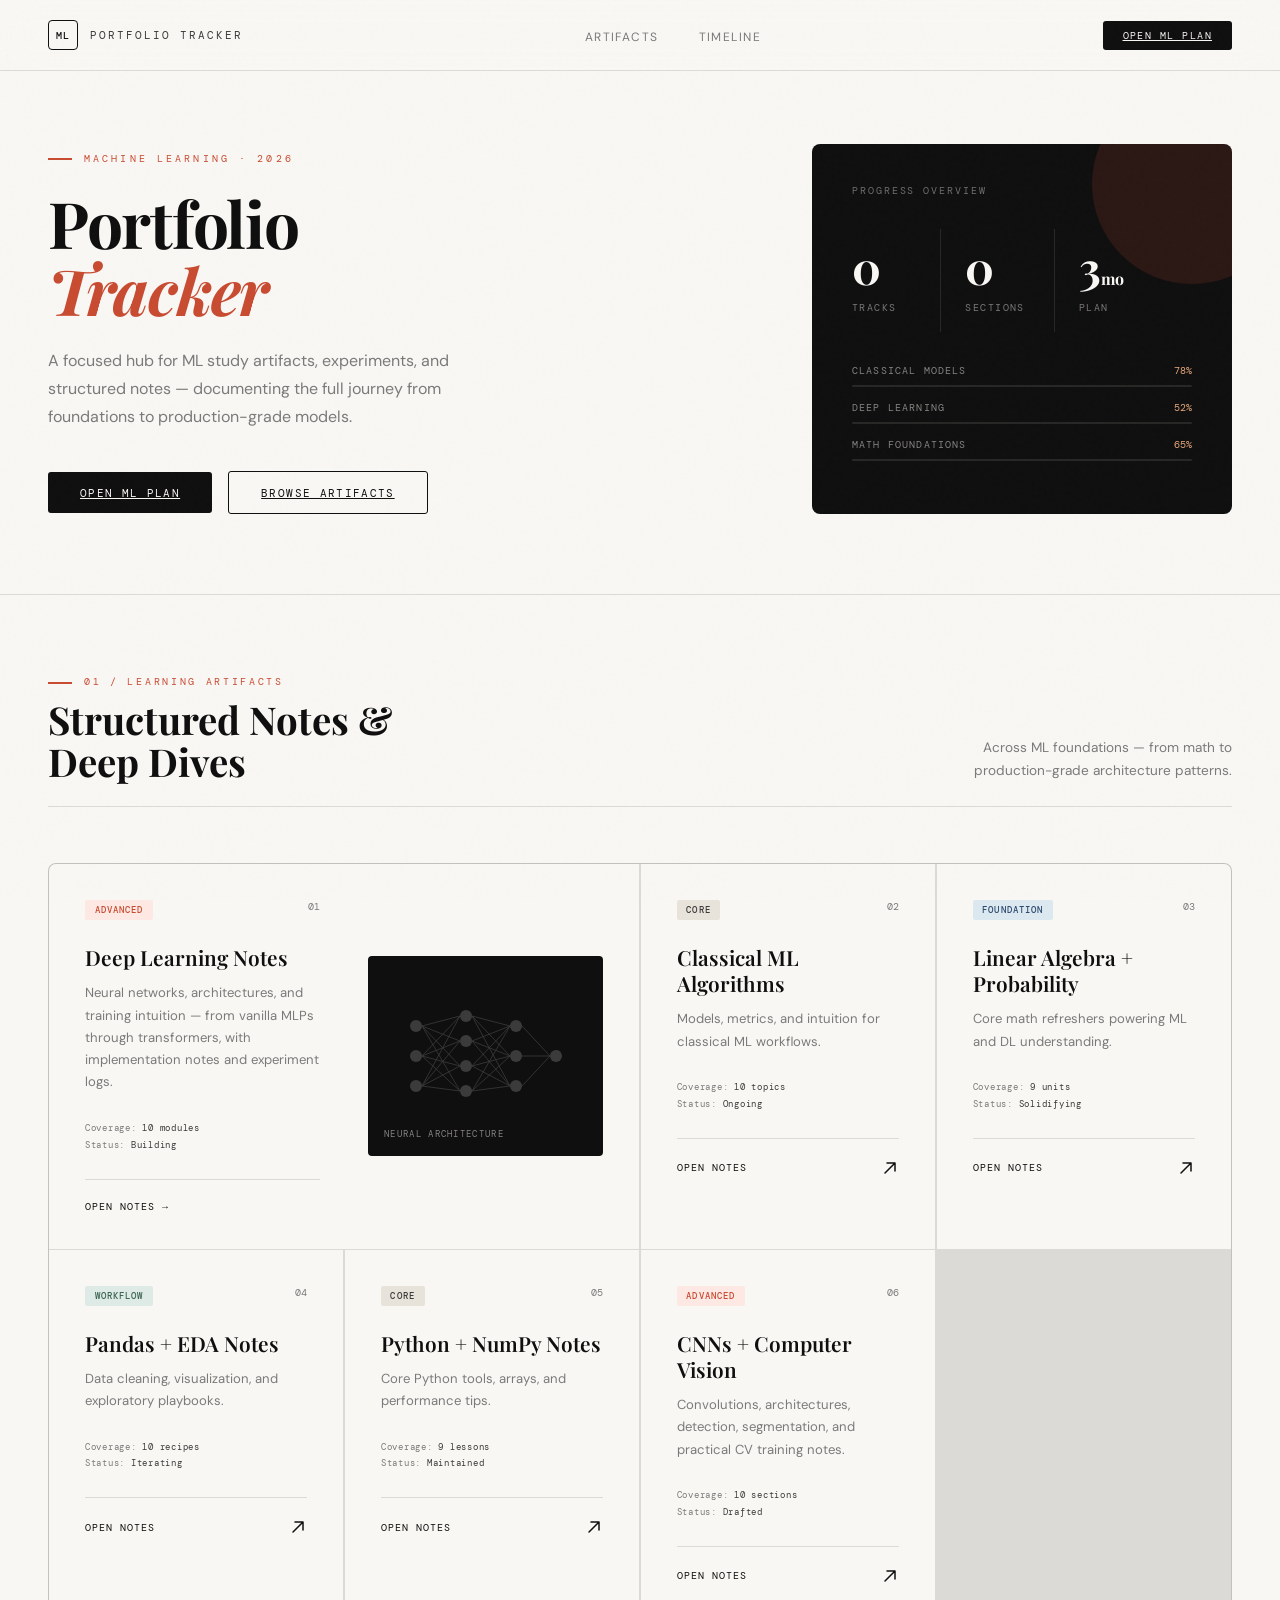
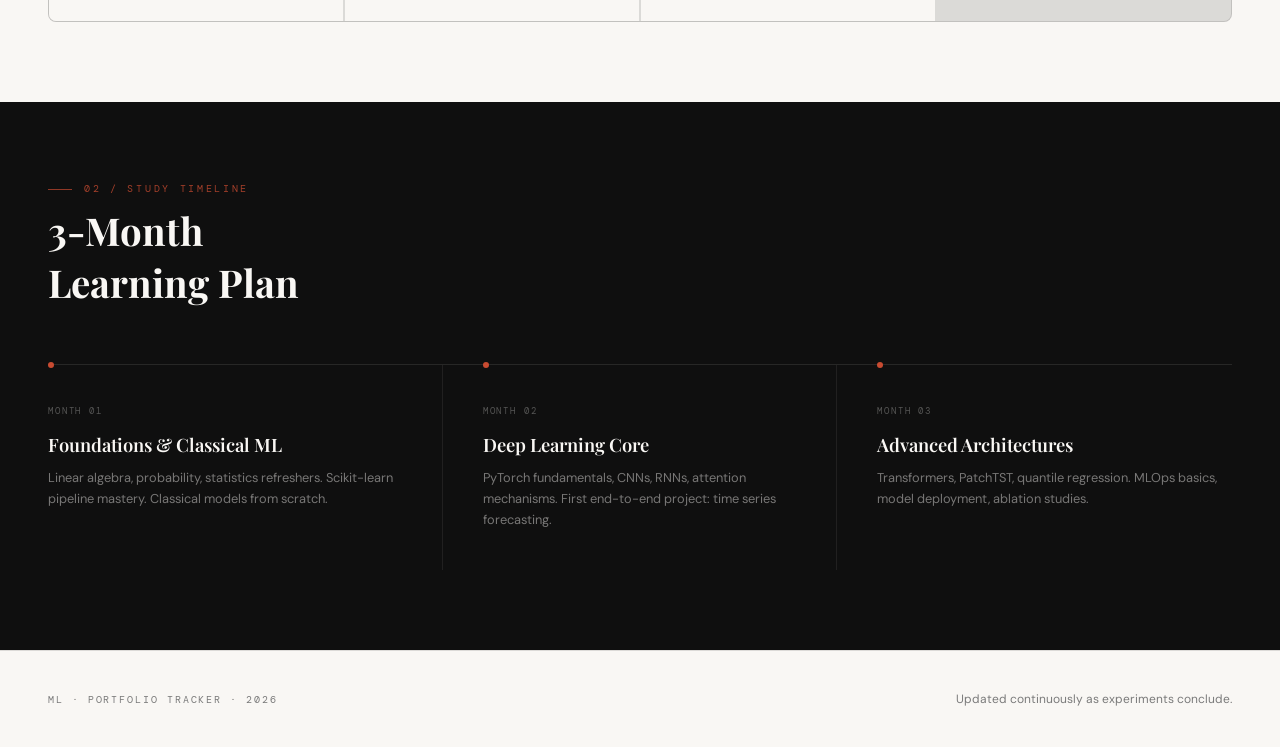
==== commit 56f3f543: "Add new artifact card for CNNs and Computer Vision notes" ====
--- a/index.html
+++ b/index.html
@@ -873,6 +873,25 @@
       </div>
     </div>
 
+    <div class="artifact-card">
+      <div class="card-top">
+        <span class="card-badge badge-advanced">Advanced</span>
+        <span class="card-index">06</span>
+      </div>
+      <h3 class="card-title">CNNs + Computer Vision</h3>
+      <p class="card-desc">Convolutions, architectures, detection, segmentation, and practical CV training notes.</p>
+      <div class="card-meta">
+        <p class="meta-line">Coverage: <span>10 sections</span></p>
+        <p class="meta-line">Status: <span>Drafted</span></p>
+      </div>
+      <div class="card-footer">
+        <a href="cnn/" class="card-link">Open Notes</a>
+        <svg class="card-arrow" viewBox="0 0 18 18" fill="none" xmlns="http://www.w3.org/2000/svg">
+          <path d="M4 14L14 4M14 4H6M14 4V12" stroke="#0f0f0f" stroke-width="1.5" stroke-linecap="round" stroke-linejoin="round"/>
+        </svg>
+      </div>
+    </div>
+
   </div>
 </section>
 
